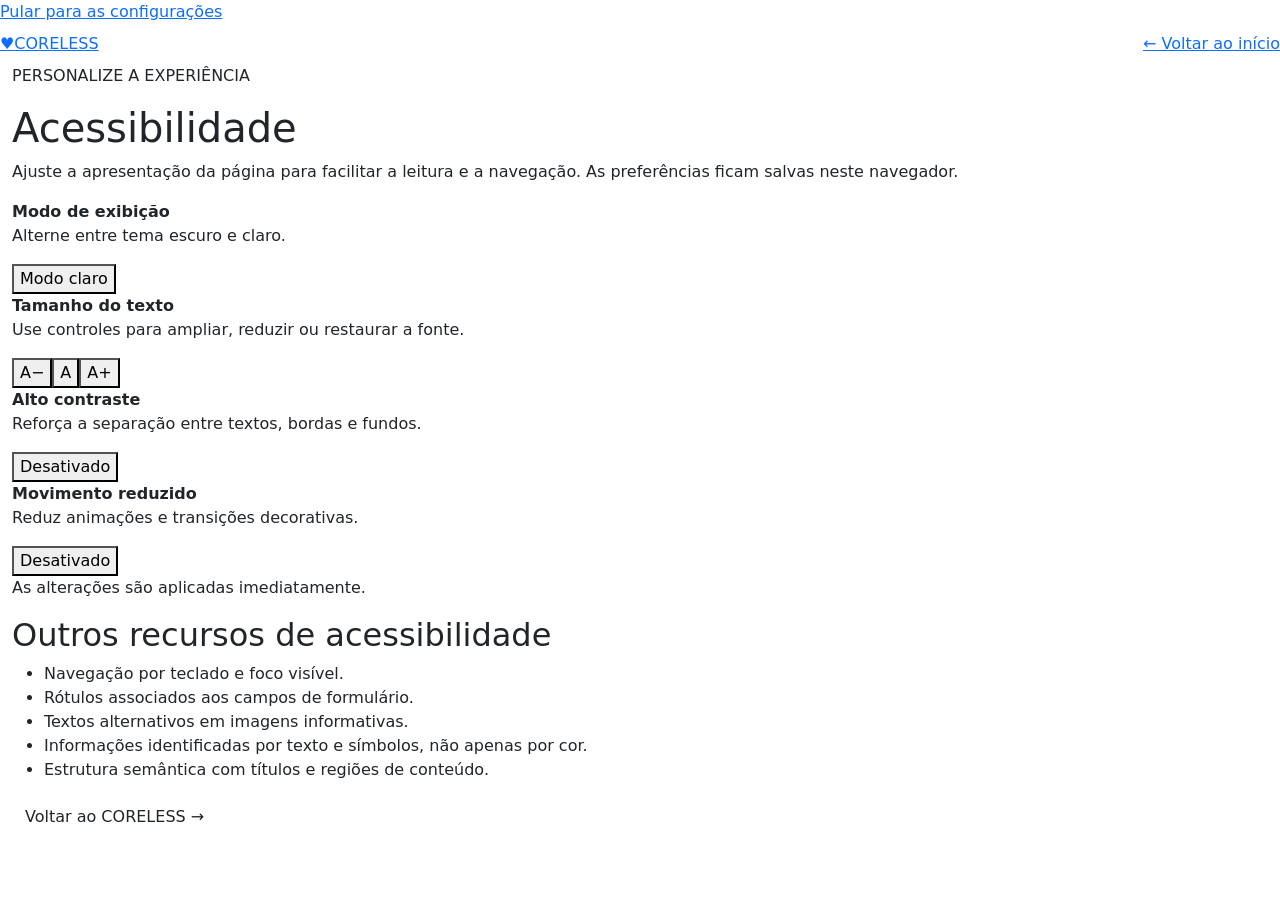
==== acessibilidade.html @ 7179dfc4 "Primeiro passo Desenvolvimento de interfaces" ====
<!doctype html>
<html lang="pt-BR" data-theme="dark">
<head>
  <meta charset="utf-8">
  <meta name="viewport" content="width=device-width, initial-scale=1">
  <meta name="description" content="Controles de acessibilidade e personalização de leitura do CORELESS.">
  <title>Acessibilidade — CORELESS</title>
  <link href="https://cdn.jsdelivr.net/npm/bootstrap@5.3.9/dist/css/bootstrap.min.css" rel="stylesheet" integrity="sha384-yEPZ7jP9S0QKiUQ0m3jjsO4ProIW7wvR9gXkI7JOGa2XVsw53Yke2bsdkBbjmmiX" crossorigin="anonymous">
  <link rel="stylesheet" href="css/styles.css">
</head>
<body class="standalone-page">
  <a class="skip-link" href="#accessMain">Pular para as configurações</a>
  <header class="site-header">
    <nav class="navbar container-fluid page-shell" aria-label="Navegação da página de acessibilidade">
      <a class="brand-lockup" href="index.html"><span class="brand-heart" aria-hidden="true">♥</span><span>CORELESS</span></a>
      <a class="text-link" href="index.html">← Voltar ao início</a>
    </nav>
  </header>
  <main id="accessMain" class="standalone-main container-fluid page-shell">
    <section class="standalone-settings" aria-labelledby="accessPageTitle">
      <p class="eyebrow">PERSONALIZE A EXPERIÊNCIA</p>
      <h1 id="accessPageTitle">Acessibilidade</h1>
      <p class="standalone-lead">Ajuste a apresentação da página para facilitar a leitura e a navegação. As preferências ficam salvas neste navegador.</p>
      <div class="settings-panel">
        <div class="setting-row"><div><strong>Modo de exibição</strong><p>Alterne entre tema escuro e claro.</p></div><button class="setting-switch" id="pageThemeToggle" type="button">Modo claro</button></div>
        <div class="setting-row"><div><strong>Tamanho do texto</strong><p>Use controles para ampliar, reduzir ou restaurar a fonte.</p></div><div class="setting-buttons"><button id="pageFontDown" type="button" aria-label="Diminuir tamanho da fonte">A−</button><button id="pageFontReset" type="button" aria-label="Restaurar tamanho da fonte">A</button><button id="pageFontUp" type="button" aria-label="Aumentar tamanho da fonte">A+</button></div></div>
        <div class="setting-row"><div><strong>Alto contraste</strong><p>Reforça a separação entre textos, bordas e fundos.</p></div><button class="setting-switch" id="pageContrastToggle" type="button" aria-pressed="false">Desativado</button></div>
        <div class="setting-row"><div><strong>Movimento reduzido</strong><p>Reduz animações e transições decorativas.</p></div><button class="setting-switch" id="pageMotionToggle" type="button" aria-pressed="false">Desativado</button></div>
      </div>
      <p id="accessPageStatus" class="form-note" role="status" aria-live="polite">As alterações são aplicadas imediatamente.</p>
      <div class="access-principles"><h2>Outros recursos de acessibilidade</h2><ul><li>Navegação por teclado e foco visível.</li><li>Rótulos associados aos campos de formulário.</li><li>Textos alternativos em imagens informativas.</li><li>Informações identificadas por texto e símbolos, não apenas por cor.</li><li>Estrutura semântica com títulos e regiões de conteúdo.</li></ul></div>
      <a class="btn btn-core" href="index.html">Voltar ao CORELESS <span aria-hidden="true">→</span></a>
    </section>
  </main>
  <script src="js/accessibility-page.js" defer></script>
</body>
</html>
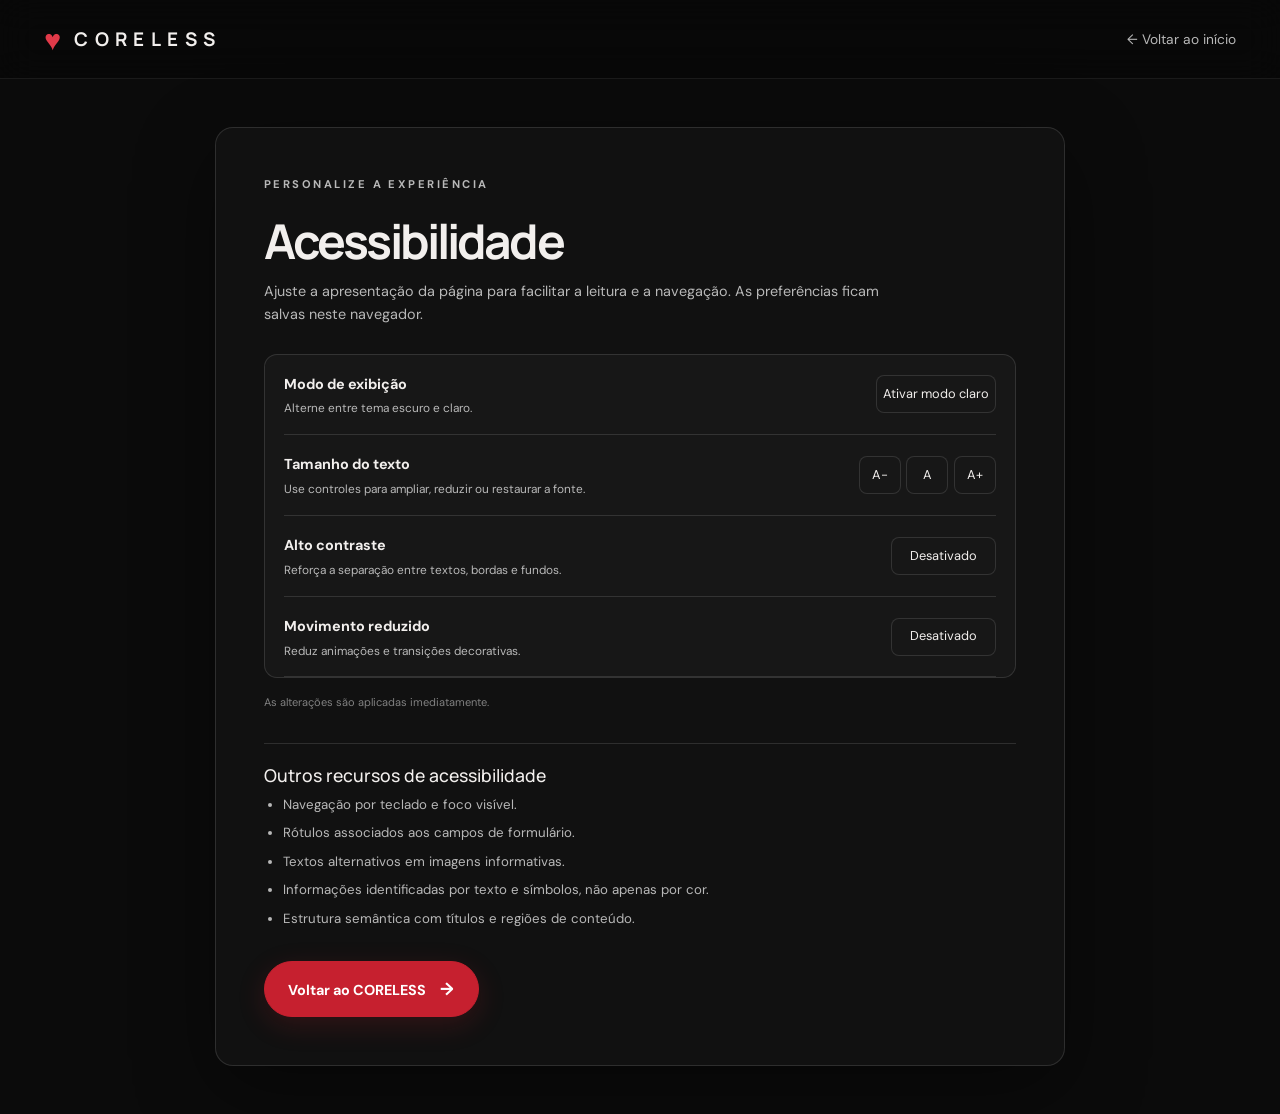
==== commit ea381176: "Add files via upload" ====
--- a/acessibilidade.html
+++ b/acessibilidade.html
@@ -1,37 +1,37 @@
-<!doctype html>
-<html lang="pt-BR" data-theme="dark">
-<head>
-  <meta charset="utf-8">
-  <meta name="viewport" content="width=device-width, initial-scale=1">
-  <meta name="description" content="Controles de acessibilidade e personalização de leitura do CORELESS.">
-  <title>Acessibilidade — CORELESS</title>
-  <link href="https://cdn.jsdelivr.net/npm/bootstrap@5.3.9/dist/css/bootstrap.min.css" rel="stylesheet" integrity="sha384-yEPZ7jP9S0QKiUQ0m3jjsO4ProIW7wvR9gXkI7JOGa2XVsw53Yke2bsdkBbjmmiX" crossorigin="anonymous">
-  <link rel="stylesheet" href="css/styles.css">
-</head>
-<body class="standalone-page">
-  <a class="skip-link" href="#accessMain">Pular para as configurações</a>
-  <header class="site-header">
-    <nav class="navbar container-fluid page-shell" aria-label="Navegação da página de acessibilidade">
-      <a class="brand-lockup" href="index.html"><span class="brand-heart" aria-hidden="true">♥</span><span>CORELESS</span></a>
-      <a class="text-link" href="index.html">← Voltar ao início</a>
-    </nav>
-  </header>
-  <main id="accessMain" class="standalone-main container-fluid page-shell">
-    <section class="standalone-settings" aria-labelledby="accessPageTitle">
-      <p class="eyebrow">PERSONALIZE A EXPERIÊNCIA</p>
-      <h1 id="accessPageTitle">Acessibilidade</h1>
-      <p class="standalone-lead">Ajuste a apresentação da página para facilitar a leitura e a navegação. As preferências ficam salvas neste navegador.</p>
-      <div class="settings-panel">
-        <div class="setting-row"><div><strong>Modo de exibição</strong><p>Alterne entre tema escuro e claro.</p></div><button class="setting-switch" id="pageThemeToggle" type="button">Modo claro</button></div>
-        <div class="setting-row"><div><strong>Tamanho do texto</strong><p>Use controles para ampliar, reduzir ou restaurar a fonte.</p></div><div class="setting-buttons"><button id="pageFontDown" type="button" aria-label="Diminuir tamanho da fonte">A−</button><button id="pageFontReset" type="button" aria-label="Restaurar tamanho da fonte">A</button><button id="pageFontUp" type="button" aria-label="Aumentar tamanho da fonte">A+</button></div></div>
-        <div class="setting-row"><div><strong>Alto contraste</strong><p>Reforça a separação entre textos, bordas e fundos.</p></div><button class="setting-switch" id="pageContrastToggle" type="button" aria-pressed="false">Desativado</button></div>
-        <div class="setting-row"><div><strong>Movimento reduzido</strong><p>Reduz animações e transições decorativas.</p></div><button class="setting-switch" id="pageMotionToggle" type="button" aria-pressed="false">Desativado</button></div>
-      </div>
-      <p id="accessPageStatus" class="form-note" role="status" aria-live="polite">As alterações são aplicadas imediatamente.</p>
-      <div class="access-principles"><h2>Outros recursos de acessibilidade</h2><ul><li>Navegação por teclado e foco visível.</li><li>Rótulos associados aos campos de formulário.</li><li>Textos alternativos em imagens informativas.</li><li>Informações identificadas por texto e símbolos, não apenas por cor.</li><li>Estrutura semântica com títulos e regiões de conteúdo.</li></ul></div>
-      <a class="btn btn-core" href="index.html">Voltar ao CORELESS <span aria-hidden="true">→</span></a>
-    </section>
-  </main>
-  <script src="js/accessibility-page.js" defer></script>
-</body>
-</html>
+<!doctype html>
+<html lang="pt-BR" data-theme="dark">
+<head>
+  <meta charset="utf-8">
+  <meta name="viewport" content="width=device-width, initial-scale=1">
+  <meta name="description" content="Controles de acessibilidade e personalização de leitura do CORELESS.">
+  <title>Acessibilidade — CORELESS</title>
+  <link href="https://cdn.jsdelivr.net/npm/bootstrap@5.3.9/dist/css/bootstrap.min.css" rel="stylesheet" integrity="sha384-yEPZ7jP9S0QKiUQ0m3jjsO4ProIW7wvR9gXkI7JOGa2XVsw53Yke2bsdkBbjmmiX" crossorigin="anonymous">
+  <link rel="stylesheet" href="styles.css">
+</head>
+<body class="standalone-page">
+  <a class="skip-link" href="#accessMain">Pular para as configurações</a>
+  <header class="site-header">
+    <nav class="navbar container-fluid page-shell" aria-label="Navegação da página de acessibilidade">
+      <a class="brand-lockup" href="index.html"><span class="brand-heart" aria-hidden="true">♥</span><span>CORELESS</span></a>
+      <a class="text-link" href="index.html">← Voltar ao início</a>
+    </nav>
+  </header>
+  <main id="accessMain" class="standalone-main container-fluid page-shell">
+    <section class="standalone-settings" aria-labelledby="accessPageTitle">
+      <p class="eyebrow">PERSONALIZE A EXPERIÊNCIA</p>
+      <h1 id="accessPageTitle">Acessibilidade</h1>
+      <p class="standalone-lead">Ajuste a apresentação da página para facilitar a leitura e a navegação. As preferências ficam salvas neste navegador.</p>
+      <div class="settings-panel">
+        <div class="setting-row"><div><strong>Modo de exibição</strong><p>Alterne entre tema escuro e claro.</p></div><button class="setting-switch" id="pageThemeToggle" type="button">Modo claro</button></div>
+        <div class="setting-row"><div><strong>Tamanho do texto</strong><p>Use controles para ampliar, reduzir ou restaurar a fonte.</p></div><div class="setting-buttons"><button id="pageFontDown" type="button" aria-label="Diminuir tamanho da fonte">A−</button><button id="pageFontReset" type="button" aria-label="Restaurar tamanho da fonte">A</button><button id="pageFontUp" type="button" aria-label="Aumentar tamanho da fonte">A+</button></div></div>
+        <div class="setting-row"><div><strong>Alto contraste</strong><p>Reforça a separação entre textos, bordas e fundos.</p></div><button class="setting-switch" id="pageContrastToggle" type="button" aria-pressed="false">Desativado</button></div>
+        <div class="setting-row"><div><strong>Movimento reduzido</strong><p>Reduz animações e transições decorativas.</p></div><button class="setting-switch" id="pageMotionToggle" type="button" aria-pressed="false">Desativado</button></div>
+      </div>
+      <p id="accessPageStatus" class="form-note" role="status" aria-live="polite">As alterações são aplicadas imediatamente.</p>
+      <div class="access-principles"><h2>Outros recursos de acessibilidade</h2><ul><li>Navegação por teclado e foco visível.</li><li>Rótulos associados aos campos de formulário.</li><li>Textos alternativos em imagens informativas.</li><li>Informações identificadas por texto e símbolos, não apenas por cor.</li><li>Estrutura semântica com títulos e regiões de conteúdo.</li></ul></div>
+      <a class="btn btn-core" href="index.html">Voltar ao CORELESS <span aria-hidden="true">→</span></a>
+    </section>
+  </main>
+  <script src="acessibilidade.js" defer></script>
+</body>
+</html>
--- a/styles.css
+++ b/styles.css
@@ -0,0 +1,310 @@
+@import url('https://fonts.googleapis.com/css2?family=DM+Sans:wght@400;500;600;700&family=Manrope:wght@400;500;600;700;800&display=swap');
+
+:root {
+  color-scheme: dark;
+  --bg: #0b0b0b;
+  --bg-elevated: #111111;
+  --surface: #171717;
+  --surface-2: #202020;
+  --text: #f2efed;
+  --muted: #b8b8b8;
+  --subtle: #818181;
+  --border: rgba(255,255,255,.12);
+  --red: #c6202f;
+  --red-bright: #e13a49;
+  --focus: #ffd166;
+  --font-scale: 1;
+  --shadow: 0 24px 80px rgba(0,0,0,.42);
+}
+html[data-theme="light"] {
+  color-scheme: light;
+  --bg: #f2efed;
+  --bg-elevated: #ffffff;
+  --surface: #ffffff;
+  --surface-2: #e8e4e1;
+  --text: #171515;
+  --muted: #535050;
+  --subtle: #66605e;
+  --border: rgba(20,15,15,.14);
+  --red: #b51d2b;
+  --red-bright: #c6202f;
+  --focus: #6c3900;
+  --shadow: 0 24px 80px rgba(25,15,15,.12);
+}
+* { box-sizing: border-box; }
+html { scroll-behavior: smooth; scroll-padding-top: 92px; font-size: calc(16px * var(--font-scale)); }
+body { margin: 0; background: var(--bg); color: var(--text); font-family: 'DM Sans', Arial, sans-serif; font-size: 1rem; line-height: 1.6; transition: background .25s ease, color .25s ease; }
+body, button, input, textarea { font-family: 'DM Sans', Arial, sans-serif; }
+h1,h2,h3,h4,.brand-lockup { font-family: 'Manrope', Arial, sans-serif; }
+a { color: inherit; }
+button,input,textarea { font: inherit; }
+:focus-visible { outline: 3px solid var(--focus) !important; outline-offset: 3px !important; box-shadow: none !important; }
+.skip-link { position: absolute; left: 1rem; top: -5rem; z-index: 2000; background: var(--text); color: var(--bg); padding: .7rem 1rem; border-radius: .5rem; }
+.skip-link:focus { top: 1rem; }
+.page-shell { width: min(100% - 5.5rem, 1540px); margin-inline: auto; padding-inline: 0; }
+.site-header { background: rgba(8,8,8,.91); border-bottom: 1px solid rgba(255,255,255,.08); backdrop-filter: blur(18px); z-index: 1000; }
+html[data-theme="light"] .site-header { background: rgba(255,255,255,.93); border-color: var(--border); }
+.brand-lockup { display: inline-flex; align-items: center; gap: .82rem; color: var(--text); text-decoration: none; font-size: 1.18rem; font-weight: 700; letter-spacing: .34em; white-space: nowrap; }
+.brand-lockup:hover { color: var(--text); }
+.brand-heart { color: var(--red-bright); font-size: 1.8rem; letter-spacing: 0; line-height: 1; }
+.navbar { min-height: 78px; }
+.navbar-nav .nav-link { position: relative; padding: .65rem .4rem !important; color: var(--muted); font-size: .9rem; transition: color .2s ease; }
+.navbar-nav .nav-link:hover,.navbar-nav .nav-link.active { color: var(--text); }
+.navbar-nav .nav-link.active::after { position: absolute; content: ''; left: .4rem; right: .4rem; bottom: .2rem; height: 2px; background: var(--red); }
+.header-actions { flex-shrink: 0; }
+.search-box { display: flex; align-items: center; gap: .6rem; padding: .52rem .82rem; min-width: 190px; border: 1px solid var(--border); border-radius: 99px; color: var(--muted); }
+.search-box span { font-size: 1.45rem; line-height: 1; transform: rotate(-20deg); }
+.search-box input { width: 100%; border: 0; outline: 0; background: transparent; color: var(--text); font-size: .82rem; }
+.search-box input::placeholder { color: var(--subtle); }
+.icon-button { width: 38px; height: 38px; border: 1px solid transparent; border-radius: 50%; color: var(--text); background: transparent; font-size: 1.1rem; }
+.icon-button:hover { border-color: var(--border); background: var(--surface); }
+.nav-toggle { border-color: var(--border); }
+.nav-toggle .navbar-toggler-icon { filter: invert(1); }
+html[data-theme="light"] .nav-toggle .navbar-toggler-icon { filter: none; }
+.hero-section { position: relative; overflow: hidden; min-height: 540px; isolation: isolate; border-bottom: 1px solid var(--border); }
+.hero-glow { position: absolute; z-index: -1; width: 720px; height: 470px; right: 0; top: 0; background: radial-gradient(ellipse, rgba(170,25,39,.16), transparent 67%); pointer-events: none; }
+.hero-grid { min-height: 540px; display: grid; grid-template-columns: minmax(0,.91fr) minmax(0,1.09fr); align-items: center; gap: 1rem; }
+.hero-copy { max-width: 650px; padding-block: 4rem; position: relative; z-index: 2; }
+.eyebrow { margin: 0 0 1.1rem; color: var(--muted); font-size: .7rem; font-weight: 700; letter-spacing: .22em; }
+.hero-copy .eyebrow { display: flex; align-items: center; gap: 1rem; }
+.hero-copy .eyebrow span { width: 70px; height: 1px; background: var(--muted); opacity: .65; }
+.hero-copy h1 { max-width: 720px; margin: 0 0 1.15rem; font-size: clamp(2.7rem,5vw,5.15rem); font-weight: 500; line-height: .99; letter-spacing: -.065em; }
+.hero-copy h1 em,.challenge-grid h2 em { color: var(--red-bright); font-style: normal; }
+.hero-description { max-width: 470px; color: var(--muted); font-size: 1rem; line-height: 1.7; }
+.hero-actions { display: flex; align-items: center; flex-wrap: wrap; gap: 1.5rem; margin-top: 1.65rem; }
+.btn-core { --bs-btn-color: #fff; --bs-btn-bg: var(--red); --bs-btn-border-color: var(--red); --bs-btn-hover-color: #fff; --bs-btn-hover-bg: #a71927; --bs-btn-hover-border-color: #a71927; --bs-btn-active-bg: #941421; --bs-btn-active-border-color: #941421; border-radius: 999px; padding: .85rem 1.45rem; font-size: .9rem; font-weight: 700; box-shadow: 0 8px 28px rgba(198,32,47,.18); }
+.btn-core span { margin-left: .7rem; font-size: 1.1rem; }
+.text-link { display: inline-flex; gap: .55rem; align-items: center; color: var(--muted); text-decoration: none; font-size: .86rem; }
+.text-link:hover { color: var(--text); }
+.hero-note { display: flex; align-items: center; gap: .6rem; color: var(--subtle); font-size: .78rem; margin-top: 2.2rem; }
+.note-dot { width: 7px; height: 7px; background: var(--red); border-radius: 50%; box-shadow: 0 0 0 5px rgba(198,32,47,.12); }
+.hero-art { position: relative; min-height: 490px; display: flex; align-items: center; justify-content: center; perspective: 1000px; }
+.orbit { position: absolute; width: 90%; height: 65%; border: 1px solid rgba(198,32,47,.35); border-radius: 50%; transform: rotate(-15deg); }
+.orbit-two { width: 78%; height: 82%; border-color: rgba(255,255,255,.09); transform: rotate(27deg); }
+.playing-card { position: absolute; width: clamp(120px,15vw,205px); aspect-ratio: .69; border-radius: 13px; box-shadow: 0 28px 52px rgba(0,0,0,.55); }
+.card-front { background: linear-gradient(145deg,#fffdfa,#ded8d1); color: #151515; border: 1px solid #bdb6ae; padding: .75rem; display: flex; justify-content: space-between; align-items: center; flex-direction: column; }
+.card-corner { align-self: flex-start; font-family: Georgia,serif; font-weight: 700; font-size: 1.25rem; line-height: .95; }
+.card-corner.bottom { align-self: flex-end; transform: rotate(180deg); }
+.card-front strong { font-family: Georgia,serif; font-size: clamp(3rem,6vw,6rem); font-weight: 400; }
+.card-ace { z-index: 5; transform: translate(-16%,-2%) rotate(-13deg); color: #bc1e2b; }
+.card-king { z-index: 3; transform: translate(67%,-10%) rotate(13deg) scale(.86); }
+.card-queen { z-index: 4; transform: translate(116%,25%) rotate(24deg) scale(.78); color: #bc1e2b; }
+.card-back { background: repeating-linear-gradient(45deg,#191919 0,#191919 5px,#292929 5px,#292929 7px); border: 5px double #777; display: grid; place-items: center; }
+.card-back::before { content: ''; position: absolute; inset: 9px; border: 1px solid #8a8a8a; }
+.card-pattern { color: #a7a7a7; font-size: 3rem; }
+.card-back-left { z-index: 1; transform: translate(-82%,5%) rotate(-33deg) scale(.85); }
+.card-back-bottom { z-index: 2; transform: translate(20%,49%) rotate(17deg) scale(.8); }
+.floating-suit { position: absolute; color: var(--red); opacity: .6; font-size: 3.7rem; filter: blur(.5px); }
+.suit-heart { left: 3%; top: 13%; transform: rotate(-16deg); }
+.suit-spade { right: 2%; bottom: 12%; color: var(--muted); }
+.art-caption { position: absolute; bottom: 1.5rem; right: 2%; display: flex; gap: 1.5rem; color: var(--subtle); font-size: .64rem; letter-spacing: .16em; }
+.feature-strip { border-bottom: 1px solid var(--border); background: var(--bg-elevated); }
+.feature-grid { min-height: 88px; display: grid; grid-template-columns: repeat(4,1fr); align-items: center; }
+.feature-item { min-height: 50px; display: flex; align-items: center; justify-content: center; gap: 1rem; padding-inline: 1rem; color: var(--muted); font-size: .82rem; line-height: 1.35; border-right: 1px solid var(--border); }
+.feature-item:last-child { border-right: 0; }
+.feature-icon { color: var(--text); font-size: 1.75rem; line-height: 1; }
+.section-block { padding-block: 5.2rem; }
+.section-heading { display: flex; justify-content: space-between; align-items: end; gap: 2rem; margin-bottom: 1.8rem; }
+.section-heading .eyebrow { margin-bottom: .45rem; }
+.section-heading h2,.contact-grid h2 { margin: 0; font-size: clamp(1.8rem,3vw,2.6rem); font-weight: 600; letter-spacing: -.05em; }
+.red-dash { display: inline-block; width: 32px; height: 3px; margin-left: .4rem; vertical-align: middle; background: var(--red); }
+.heading-note { max-width: 300px; margin: 0; color: var(--muted); font-size: .86rem; }
+.catalog-toolbar { display: flex; justify-content: space-between; align-items: center; gap: 1rem; margin-bottom: 1.2rem; }
+.filter-group { display: flex; flex-wrap: wrap; gap: .45rem; }
+.filter-chip { padding: .45rem .88rem; border: 1px solid var(--border); border-radius: 999px; color: var(--muted); background: transparent; font-size: .75rem; }
+.filter-chip:hover,.filter-chip.active { background: var(--surface-2); color: var(--text); border-color: rgba(198,32,47,.6); }
+.results-count { margin: 0; color: var(--subtle); font-size: .76rem; }
+.game-card { height: 100%; overflow: hidden; background: var(--bg-elevated); border: 1px solid var(--border); border-radius: 13px; transition: transform .22s ease,border-color .22s ease,box-shadow .22s ease; }
+.game-card:hover { transform: translateY(-5px); border-color: rgba(198,32,47,.52); box-shadow: var(--shadow); }
+.game-art { height: 190px; position: relative; overflow: hidden; display: flex; align-items: center; justify-content: center; background: #25201f; isolation: isolate; }
+.game-art::before,.game-art::after { content: ''; position: absolute; border: 1px solid rgba(255,255,255,.12); border-radius: 50%; width: 280px; height: 180px; transform: rotate(-25deg); z-index: -1; }
+.game-art::after { width: 220px; height: 250px; transform: rotate(30deg); }
+.art-pife { background: radial-gradient(ellipse at 50% 90%,#273b36,#121817 65%,#0b0b0b); }
+.art-truco { background: radial-gradient(ellipse at 40% 70%,#7e242a,#261517 65%,#100c0c); }
+.art-copas { background: radial-gradient(ellipse at 60% 80%,#5c4939,#1a1715 65%,#0b0b0b); }
+.art-buraco { background: radial-gradient(ellipse at 50% 90%,#402b25,#151212 68%,#0b0b0b); }
+.art-solitaire { background: radial-gradient(ellipse at 50% 90%,#24463b,#121d19 65%,#0b0b0b); }
+.art-bridge { background: radial-gradient(ellipse at 50% 90%,#292f42,#12141d 65%,#0b0b0b); }
+.art-label { position: absolute; left: 1rem; top: .9rem; color: rgba(255,255,255,.58); font-size: .55rem; letter-spacing: .18em; }
+.mini-card { position: absolute; width: 78px; height: 112px; padding: .45rem; display: flex; flex-direction: column; justify-content: space-between; border-radius: 6px; border: 1px solid #d1c9bf; background: #f4f0eb; color: #161616; font: 700 1rem Georgia,serif; box-shadow: 0 12px 28px rgba(0,0,0,.4); }
+.mini-card b { align-self: center; font-size: 2.5rem; font-weight: 400; }
+.mini-one { transform: translate(-47%,9%) rotate(-19deg); z-index: 1; }
+.mini-two { transform: translate(2%,-2%) rotate(2deg); z-index: 2; }
+.mini-three { transform: translate(52%,8%) rotate(17deg); z-index: 3; }
+.art-suit { position: absolute; right: 1.2rem; bottom: -.9rem; color: rgba(255,255,255,.08); font: 9rem Georgia,serif; line-height: 1; }
+.game-info { min-height: 126px; display: flex; justify-content: space-between; align-items: center; gap: 1rem; padding: 1.05rem 1.05rem 1.15rem; }
+.game-category { margin: 0 0 .3rem; color: var(--red-bright); font-size: .58rem; font-weight: 700; letter-spacing: .13em; }
+.game-info h3 { margin: 0 0 .25rem; font-size: 1.23rem; font-weight: 600; }
+.game-info p:not(.game-category) { max-width: 260px; margin: 0; color: var(--muted); font-size: .77rem; line-height: 1.5; }
+.round-arrow { flex: 0 0 38px; width: 38px; height: 38px; border: 1px solid var(--border); border-radius: 50%; color: var(--text); background: transparent; font-size: 1rem; }
+.round-arrow:hover { background: var(--red); border-color: var(--red); }
+.empty-state { padding: 2rem; color: var(--muted); text-align: center; }
+.learning-section { background: var(--bg-elevated); border-block: 1px solid var(--border); }
+.learning-carousel { position: relative; overflow: hidden; min-height: 320px; padding: 2rem 2.2rem 1rem; border: 1px solid var(--border); border-radius: 18px; background: radial-gradient(ellipse at 80% 50%,rgba(198,32,47,.13),transparent 48%),var(--surface); }
+.learning-slide { min-height: 235px; display: grid; grid-template-columns: .85fr 1.15fr; align-items: center; gap: 2rem; }
+.learning-slide[hidden] { display: none !important; }
+.slide-index { color: var(--red-bright); font-size: .65rem; font-weight: 700; letter-spacing: .17em; }
+.learning-slide h3 { max-width: 450px; margin: .7rem 0; font-size: clamp(1.7rem,3vw,2.75rem); line-height: 1.08; letter-spacing: -.05em; }
+.learning-slide p { max-width: 420px; color: var(--muted); font-size: .9rem; }
+.slide-image { display: block; width: min(100%,560px); max-height: 250px; object-fit: contain; justify-self: center; }
+.carousel-controls { display: flex; align-items: center; justify-content: space-between; border-top: 1px solid var(--border); padding-top: 1rem; }
+.carousel-dots { display: flex; gap: .5rem; }
+.carousel-dot { width: 22px; height: 4px; padding: 0; border: 0; border-radius: 5px; background: var(--subtle); opacity: .55; }
+.carousel-dot.active { width: 42px; background: var(--red); opacity: 1; }
+.carousel-arrows { display: flex; gap: .5rem; }
+.carousel-arrow { width: 36px; height: 36px; border: 1px solid var(--border); border-radius: 50%; color: var(--text); background: transparent; }
+.carousel-arrow:hover { background: var(--surface-2); }
+.library-section { padding-bottom: 4.2rem; }
+.suit-grid { display: grid; grid-template-columns: repeat(4,1fr); gap: 1rem; }
+.suit-card { min-height: 180px; display: flex; flex-direction: column; align-items: center; justify-content: center; gap: .1rem; border: 1px solid var(--border); border-radius: 13px; color: var(--text); background: var(--bg-elevated); transition: border-color .2s ease,transform .2s ease; }
+.suit-card:hover,.suit-card:focus-visible { border-color: var(--red); transform: translateY(-3px); }
+.suit-symbol { font: 4rem Georgia,serif; line-height: 1.1; }
+.red-suit { color: var(--red-bright); }
+.suit-card strong { margin-top: .35rem; font-size: .95rem; }
+.suit-card small { color: var(--subtle); font-size: .7rem; }
+.suit-feedback { min-height: 1.5rem; margin: 1rem 0 0; color: var(--muted); font-size: .82rem; text-align: center; }
+.challenge-section { background: var(--surface); border-block: 1px solid var(--border); }
+.challenge-grid { display: grid; grid-template-columns: .8fr 1.2fr; align-items: center; gap: 4rem; }
+.challenge-grid h2 { max-width: 500px; margin: 0 0 1rem; font-size: clamp(2rem,3.6vw,3.35rem); line-height: 1.05; letter-spacing: -.06em; }
+.challenge-intro { max-width: 440px; color: var(--muted); font-size: .9rem; }
+.challenge-stat { display: flex; align-items: center; gap: .9rem; margin-top: 2rem; color: var(--muted); font-size: .75rem; line-height: 1.3; }
+.challenge-stat strong { color: var(--red-bright); font: 600 2.5rem 'Manrope',sans-serif; }
+.quiz-card { padding: 1.8rem; border: 1px solid var(--border); border-radius: 17px; background: var(--bg-elevated); box-shadow: var(--shadow); }
+.quiz-topline,.quiz-footer { display: flex; align-items: center; justify-content: space-between; gap: 1rem; }
+.quiz-topline { color: var(--muted); font-size: .64rem; font-weight: 700; letter-spacing: .12em; }
+.quiz-progress { height: 4px; margin: .8rem 0 1.7rem; background: var(--surface-2); }
+.quiz-progress .progress-bar { background: var(--red); transition: width .25s ease; }
+.quiz-card h3 { margin: 0 0 1.15rem; font-size: 1.25rem; line-height: 1.35; }
+.quiz-options { display: grid; gap: .6rem; }
+.quiz-option { display: flex; align-items: center; gap: .8rem; width: 100%; padding: .8rem .9rem; border: 1px solid var(--border); border-radius: 9px; color: var(--text); background: transparent; text-align: left; font-size: .85rem; }
+.quiz-option:hover:not(:disabled) { border-color: var(--red); background: var(--surface); }
+.quiz-option span { display: grid; width: 27px; height: 27px; place-items: center; border-radius: 50%; background: var(--surface-2); font-size: .7rem; font-weight: 700; }
+.quiz-option.correct { border-color: #238a5a; background: rgba(35,138,90,.12); }
+.quiz-option.incorrect { border-color: var(--red); background: rgba(198,32,47,.1); }
+.quiz-option:disabled { cursor: default; opacity: 1; }
+.quiz-feedback { min-height: 1.4rem; margin: .8rem 0; color: var(--muted); font-size: .76rem; }
+.quiz-footer { padding-top: .8rem; border-top: 1px solid var(--border); color: var(--subtle); font-size: .72rem; }
+.quiz-footer .btn { padding: .55rem 1rem; }
+.contact-section { padding-block: 5.5rem; }
+.contact-grid { display: grid; grid-template-columns: .9fr 1.1fr; gap: 4rem; align-items: start; }
+.contact-grid h2 { margin-bottom: 1.2rem; font-size: clamp(2rem,3.4vw,3.1rem); line-height: 1.1; }
+.contact-grid > div > p:not(.eyebrow) { max-width: 500px; color: var(--muted); font-size: .92rem; }
+.contact-meta { display: flex; flex-wrap: wrap; gap: 1.2rem; margin-top: 2rem; color: var(--subtle); font-size: .64rem; letter-spacing: .16em; }
+.contact-form { padding: 1.7rem; border: 1px solid var(--border); border-radius: 15px; background: var(--bg-elevated); }
+.contact-form h3 { margin: 0; font-size: 1.3rem; }
+.contact-form > p { margin: .35rem 0 1.2rem; color: var(--muted); font-size: .8rem; }
+.form-label { color: var(--muted); font-size: .76rem; }
+.form-control { min-height: 46px; border-color: var(--border); border-radius: 8px; color: var(--text); background: var(--surface); font-size: .86rem; }
+.form-control:focus { border-color: var(--red); color: var(--text); background: var(--surface); box-shadow: 0 0 0 .2rem rgba(198,32,47,.15) !important; }
+.form-control::placeholder { color: var(--subtle); }
+textarea.form-control { min-height: 100px; }
+.form-note { margin: .85rem 0 0; color: var(--subtle); font-size: .69rem; line-height: 1.5; }
+.site-footer { border-top: 1px solid var(--border); background: var(--bg-elevated); }
+.footer-main { display: flex; align-items: center; justify-content: space-between; gap: 1.5rem; padding-block: 2rem; }
+.footer-main p { margin: 0; color: var(--muted); font-size: .8rem; }
+.footer-main nav { display: flex; gap: 1.1rem; flex-wrap: wrap; }
+.footer-main nav a { color: var(--muted); text-decoration: none; font-size: .75rem; }
+.footer-main nav a:hover { color: var(--text); }
+.footer-bottom { display: flex; justify-content: space-between; gap: 1rem; padding-block: 1rem; border-top: 1px solid var(--border); color: var(--subtle); font-size: .68rem; }
+.core-modal { color: var(--text); background: var(--bg-elevated); border: 1px solid var(--border); border-radius: 16px; box-shadow: var(--shadow); }
+.core-modal .modal-header { padding: 1.4rem 1.5rem 1rem; border-color: var(--border); }
+.core-modal .modal-body { padding: 1.4rem 1.5rem 1.5rem; }
+.core-modal .modal-title { font-size: 1.5rem; font-weight: 700; }
+.core-modal .btn-close { filter: invert(1); opacity: .8; }
+html[data-theme="light"] .core-modal .btn-close { filter: none; }
+.setting-row { display: flex; align-items: center; justify-content: space-between; gap: 1rem; padding-block: 1rem; border-bottom: 1px solid var(--border); }
+.setting-row strong { font-size: .9rem; }
+.setting-row p { margin: .2rem 0 0; color: var(--muted); font-size: .74rem; }
+.setting-buttons { display: flex; gap: .35rem; }
+.setting-buttons button,.setting-switch { min-width: 42px; min-height: 38px; border: 1px solid var(--border); border-radius: 8px; color: var(--text); background: var(--surface); font-size: .8rem; }
+.setting-switch { min-width: 105px; }
+.setting-switch[aria-pressed="true"] { border-color: var(--red); background: var(--red); color: white; }
+.accessibility-note { margin: 1rem 0 0; color: var(--subtle); font-size: .72rem; }
+.core-toast { color: var(--text); background: var(--surface-2); border: 1px solid var(--border); }
+.game-modal-intro { color: var(--muted); }
+.guide-point { height: 100%; padding: 1rem; border: 1px solid var(--border); border-radius: 10px; background: var(--surface); }
+.guide-point span { display: block; margin-bottom: .7rem; color: var(--red-bright); font-size: .68rem; font-weight: 700; }
+.guide-point strong { display: block; margin-bottom: .4rem; }
+.guide-point p { margin: 0; color: var(--muted); font-size: .78rem; }
+.educational-disclaimer { margin: 1.2rem 0 0; padding-top: 1rem; border-top: 1px solid var(--border); color: var(--subtle); font-size: .72rem; }
+html[data-contrast="high"] { --border: rgba(255,255,255,.48); --muted: #e4e4e4; --subtle: #cfcfcf; --red: #ef3348; }
+html[data-theme="light"][data-contrast="high"] { --border: rgba(0,0,0,.5); --muted: #282525; --subtle: #373232; --red: #a50016; }
+html[data-motion="reduced"] *,html[data-motion="reduced"] *::before,html[data-motion="reduced"] *::after { scroll-behavior: auto !important; animation-duration: .01ms !important; animation-iteration-count: 1 !important; transition-duration: .01ms !important; }
+
+@media (max-width: 1199.98px) {
+  .page-shell { width: min(100% - 3rem,1540px); }
+  .navbar-collapse { padding-block: 1rem 1.2rem; }
+  .navbar-nav { align-items: flex-start !important; }
+  .header-actions { flex-wrap: wrap; }
+  .hero-copy h1 { font-size: clamp(2.6rem,5.5vw,4.2rem); }
+}
+@media (max-width: 767.98px) {
+  .page-shell { width: min(100% - 2rem,1540px); }
+  .navbar { min-height: 68px; }
+  .brand-lockup { font-size: 1rem; letter-spacing: .25em; }
+  .brand-heart { font-size: 1.5rem; }
+  .header-actions { align-items: stretch !important; }
+  .search-box { flex: 1 1 100%; }
+  .hero-grid { grid-template-columns: 1fr; gap: 0; }
+  .hero-copy { padding-block: 3.4rem 0; }
+  .hero-copy h1 { font-size: clamp(2.55rem,11vw,4.2rem); }
+  .hero-art { min-height: 360px; margin-top: -1rem; }
+  .playing-card { width: 130px; }
+  .card-front strong { font-size: 4rem; }
+  .feature-grid { grid-template-columns: repeat(2,1fr); padding-block: .6rem; }
+  .feature-item { justify-content: flex-start; padding: .8rem .35rem; font-size: .7rem; border-right: 0; }
+  .feature-item:nth-child(odd) { border-right: 1px solid var(--border); }
+  .section-block { padding-block: 3.6rem; }
+  .section-heading { align-items: flex-start; flex-direction: column; gap: .9rem; }
+  .catalog-toolbar { align-items: flex-start; flex-direction: column; }
+  .learning-carousel { padding: 1.4rem 1.2rem 1rem; }
+  .learning-slide { grid-template-columns: 1fr; gap: .7rem; }
+  .slide-image { max-height: 175px; }
+  .suit-grid { grid-template-columns: repeat(2,1fr); }
+  .suit-card { min-height: 145px; }
+  .challenge-grid,.contact-grid { grid-template-columns: 1fr; gap: 2rem; }
+  .quiz-card { padding: 1.2rem; }
+  .footer-main,.footer-bottom { align-items: flex-start; flex-direction: column; }
+  .footer-main { gap: .8rem; }
+}
+@media (prefers-reduced-motion: reduce) {
+  html { scroll-behavior: auto; }
+  *,*::before,*::after { animation-duration: .01ms !important; animation-iteration-count: 1 !important; transition-duration: .01ms !important; }
+}
+
+/* Páginas dedicadas: login e configurações de acessibilidade. */
+.standalone-page { min-height: 100vh; }
+.standalone-main { min-height: calc(100vh - 80px); display: grid; place-items: center; padding-block: 3rem; }
+.standalone-card { width: min(100%, 1000px); display: grid; grid-template-columns: .9fr 1.1fr; overflow: hidden; border: 1px solid var(--border); border-radius: 18px; background: var(--bg-elevated); box-shadow: var(--shadow); }
+.standalone-art { position: relative; min-height: 560px; display: grid; place-items: center; overflow: hidden; background: radial-gradient(circle at 50% 45%,rgba(198,32,47,.32),transparent 38%),linear-gradient(145deg,#191313,#090909 70%); }
+.standalone-art::before,.standalone-art::after { content: ''; position: absolute; width: 390px; height: 390px; border: 1px solid rgba(255,255,255,.12); border-radius: 50%; }
+.standalone-art::after { width: 290px; height: 290px; border-color: rgba(198,32,47,.35); }
+.standalone-heart { position: relative; z-index: 1; color: #d02c3c; font: 11rem Georgia,serif; filter: drop-shadow(0 20px 40px rgba(198,32,47,.28)); }
+.standalone-suit { position: absolute; z-index: 1; color: rgba(255,255,255,.45); font: 4rem Georgia,serif; }
+.standalone-suit.suit-a { left: 14%; top: 15%; transform: rotate(-15deg); }
+.standalone-suit.suit-b { right: 14%; bottom: 15%; color: rgba(198,32,47,.8); transform: rotate(12deg); }
+.standalone-stamp { position: absolute; bottom: 2rem; left: 2rem; color: rgba(255,255,255,.55); font-size: .65rem; letter-spacing: .2em; line-height: 1.6; }
+.standalone-form-wrap { align-self: center; padding: clamp(2rem,5vw,4.2rem); }
+.standalone-form-wrap h1,.standalone-settings h1 { margin: 0 0 .7rem; font-size: clamp(2rem,4vw,3rem); font-weight: 700; letter-spacing: -.06em; }
+.standalone-lead { margin: 0 0 1.7rem; color: var(--muted); font-size: .9rem; }
+.standalone-back { display: inline-block; margin-top: 1.2rem; color: var(--muted); font-size: .78rem; text-decoration: none; }
+.standalone-back:hover { color: var(--text); }
+.standalone-settings { width: min(100%,850px); padding: clamp(1.5rem,4vw,3rem); border: 1px solid var(--border); border-radius: 18px; background: var(--bg-elevated); box-shadow: var(--shadow); }
+.standalone-settings .standalone-lead { max-width: 650px; }
+.settings-panel { margin: 1.7rem 0 1rem; padding-inline: 1.2rem; border: 1px solid var(--border); border-radius: 13px; background: var(--surface); }
+.access-principles { margin: 2rem 0; padding-top: 1.3rem; border-top: 1px solid var(--border); }
+.access-principles h2 { font-size: 1.1rem; }
+.access-principles ul { padding-left: 1.2rem; color: var(--muted); font-size: .83rem; }
+.access-principles li { margin-block: .45rem; }
+@media (max-width: 767.98px) {
+  .standalone-main { min-height: calc(100vh - 68px); padding-block: 1.4rem; }
+  .standalone-card { grid-template-columns: 1fr; }
+  .standalone-art { min-height: 200px; }
+  .standalone-art::before { width: 230px; height: 230px; }
+  .standalone-art::after { width: 170px; height: 170px; }
+  .standalone-heart { font-size: 6rem; }
+  .standalone-stamp { bottom: 1rem; left: 1.2rem; }
+  .standalone-form-wrap { padding: 1.5rem; }
+  .standalone-settings { padding: 1.2rem; }
+  .settings-panel { padding-inline: .75rem; }
+}
